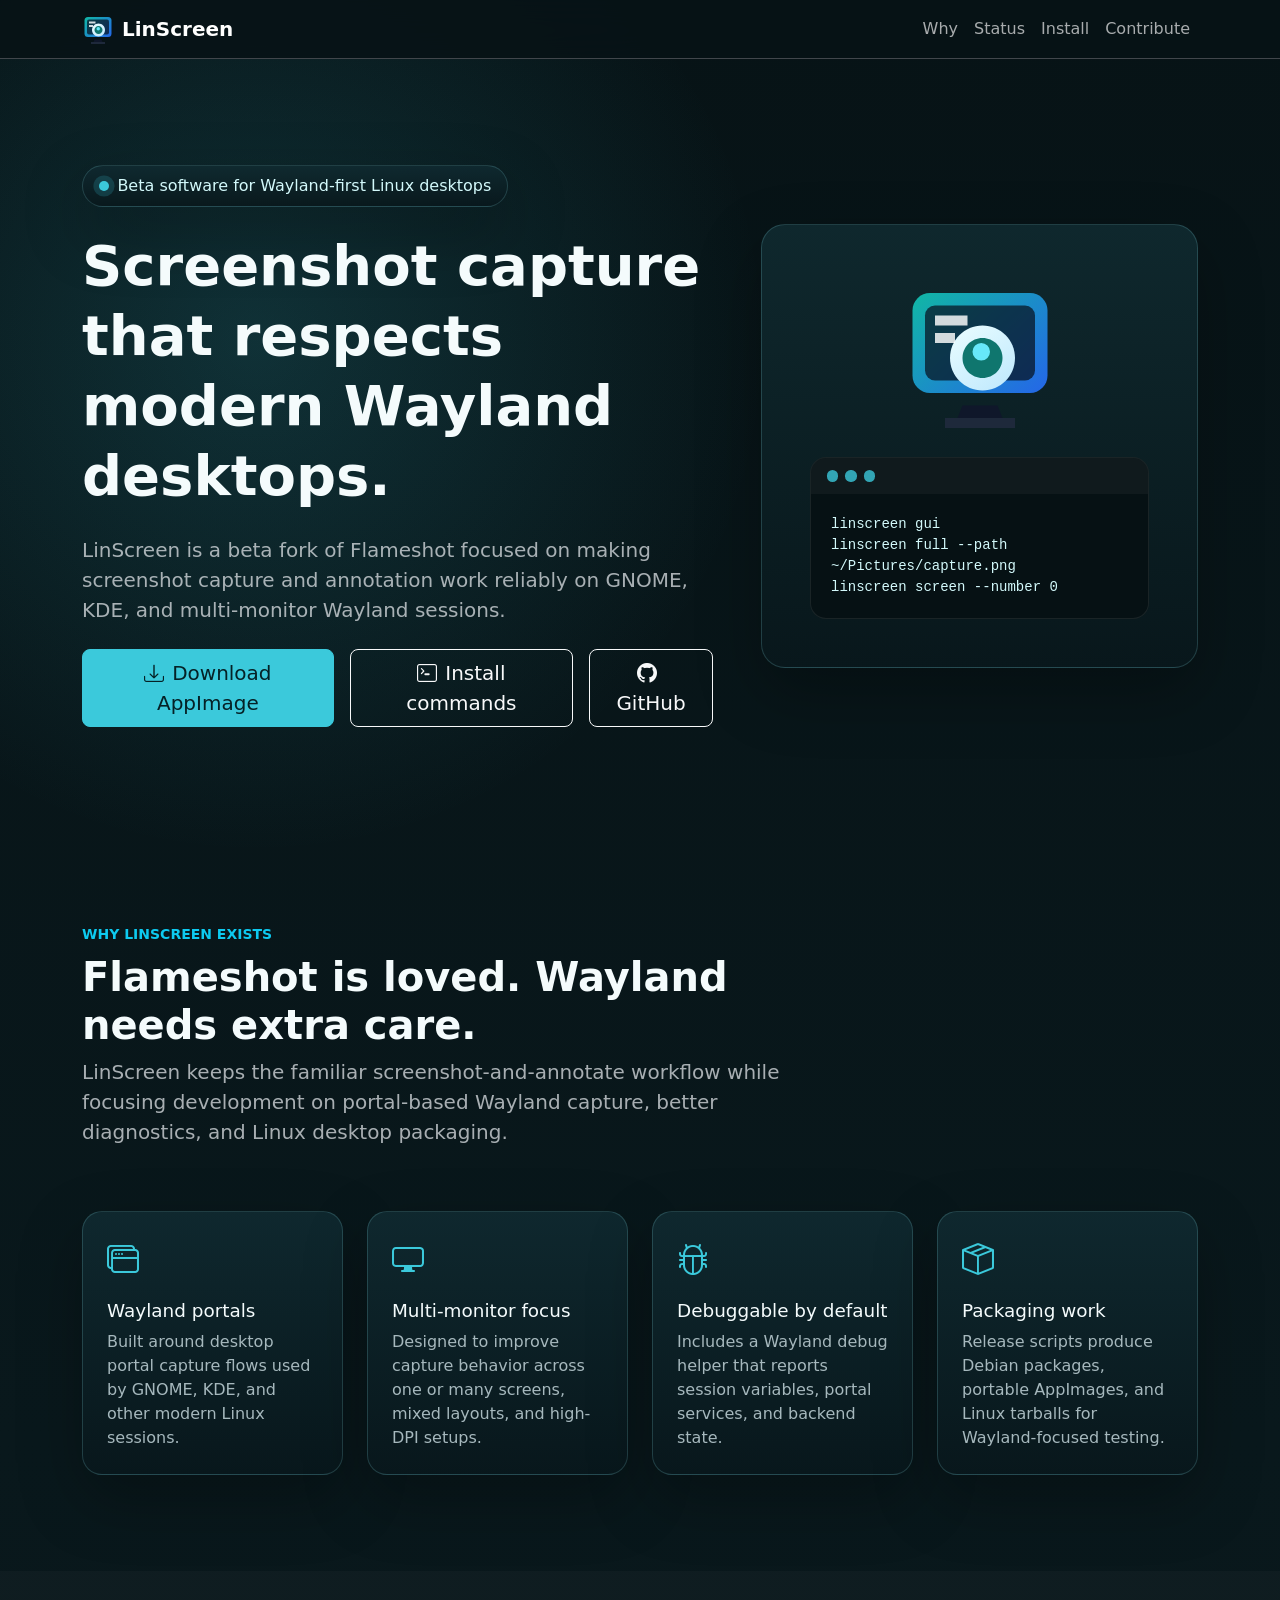
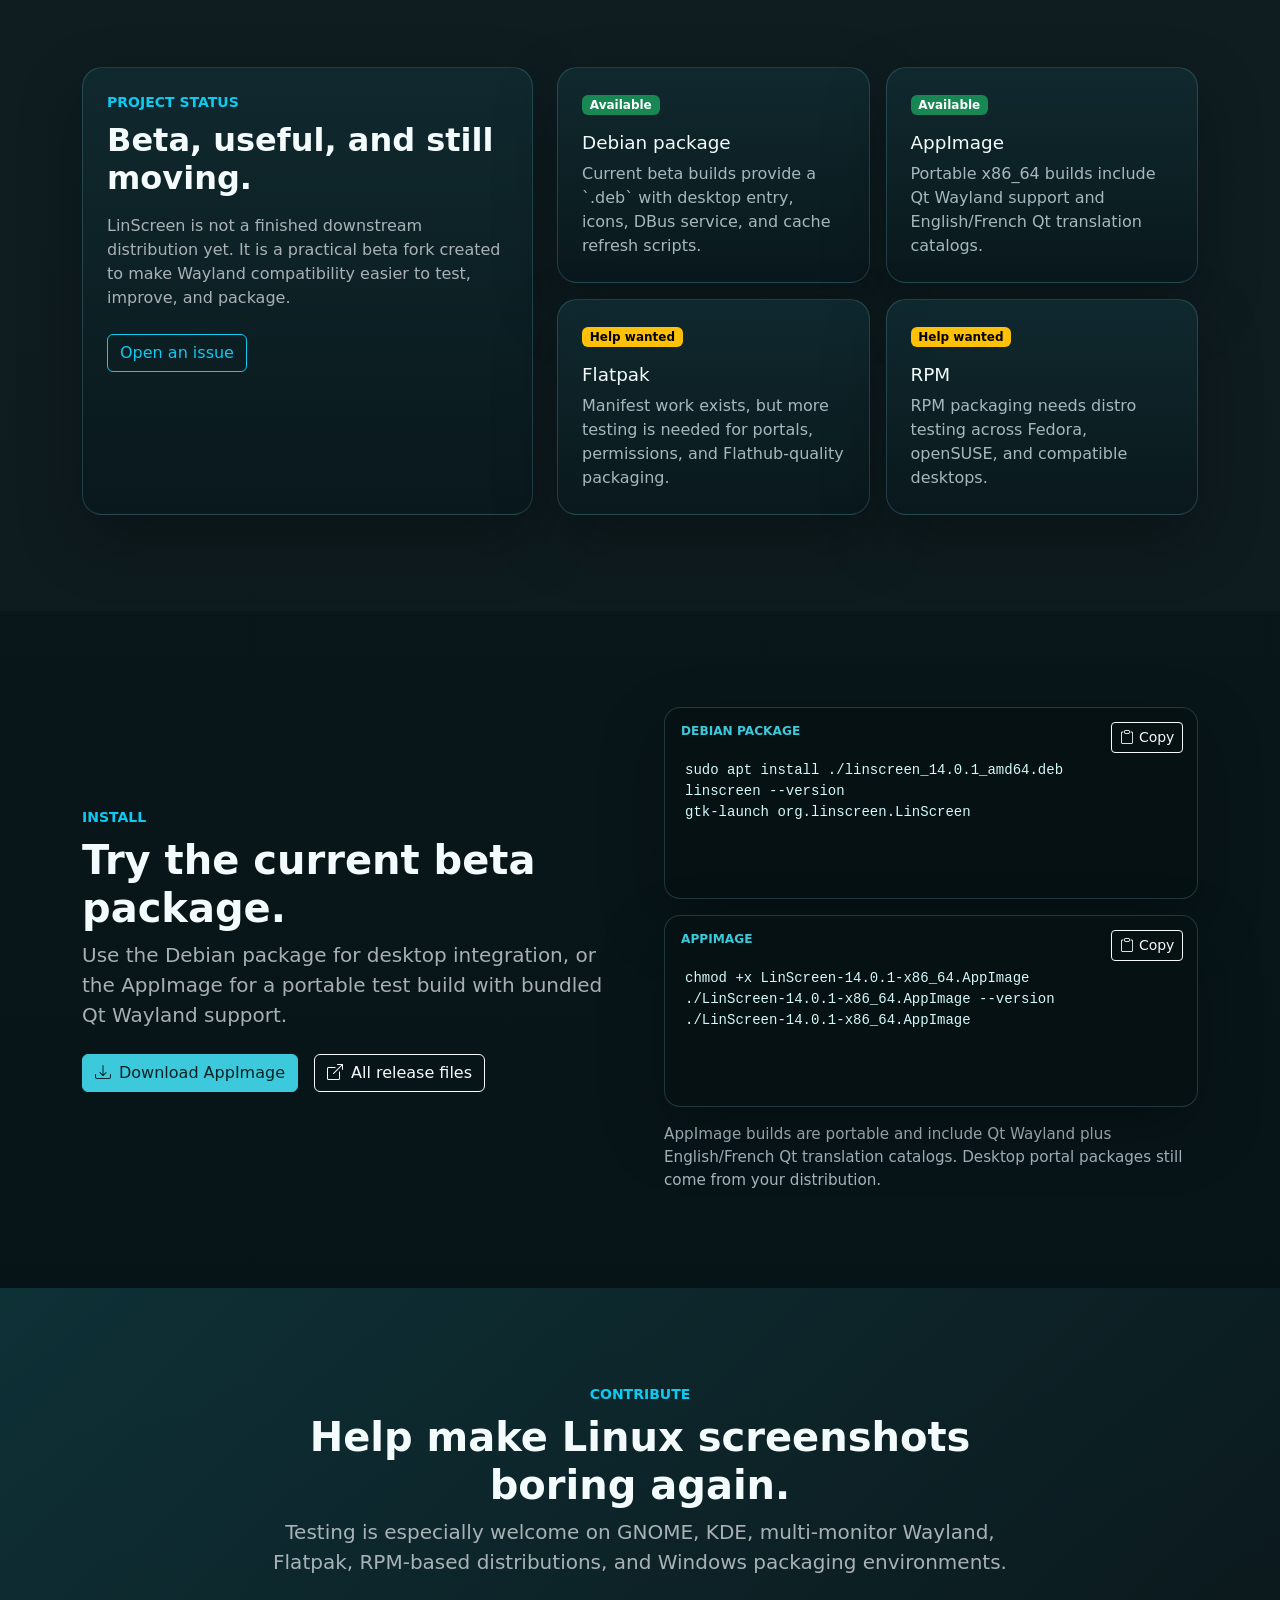
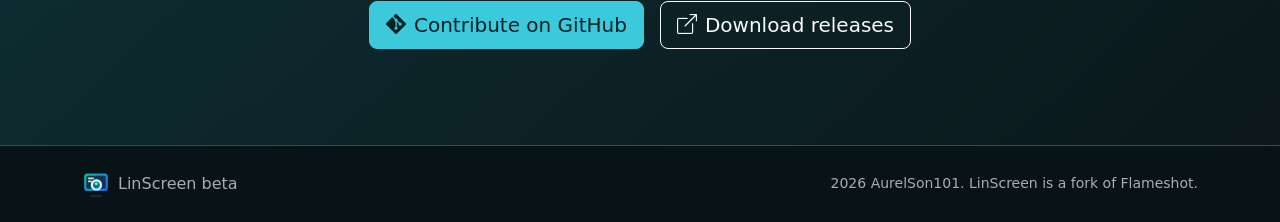
==== linscreen.aurelson.com/index.html @ 3e763e47 "." ====
<!doctype html>
<html lang="en" data-bs-theme="dark">
  <head>
    <meta charset="utf-8">
    <meta name="viewport" content="width=device-width, initial-scale=1">
    <title>LinScreen - Wayland Screenshot Tool</title>
    <meta name="description" content="LinScreen is a beta fork of Flameshot focused on Wayland compatibility for GNOME, KDE, and multi-monitor Linux desktops, with Debian and AppImage beta builds.">
    <meta name="robots" content="index, follow, max-image-preview:large">
    <meta name="author" content="AurelSon101">
    <link rel="canonical" href="https://linscreen.aurelson.com/">
    <meta name="theme-color" content="#0b7285">
    <meta property="og:title" content="LinScreen">
    <meta property="og:description" content="A beta Flameshot fork focused on reliable Wayland screenshots, with Debian and AppImage builds.">
    <meta property="og:type" content="website">
    <meta property="og:url" content="https://linscreen.aurelson.com/">
    <meta property="og:image" content="https://linscreen.aurelson.com/assets/linscreen.svg">
    <meta name="twitter:card" content="summary">
    <meta name="twitter:title" content="LinScreen - Wayland Screenshot Tool">
    <meta name="twitter:description" content="A beta Flameshot fork focused on reliable Wayland screenshots for GNOME, KDE, and multi-monitor Linux desktops. Debian and AppImage builds are available.">
    <meta name="twitter:image" content="https://linscreen.aurelson.com/assets/linscreen.svg">
    <link rel="icon" href="assets/linscreen.svg" type="image/svg+xml">
    <link rel="sitemap" type="application/xml" href="/sitemap.xml">
    <link rel="alternate" type="text/plain" href="/llms.txt" title="LinScreen AI-readable project summary">
    <link href="assets/vendor/bootstrap/bootstrap.min.css" rel="stylesheet">
    <link href="assets/vendor/bootstrap-icons/bootstrap-icons.min.css" rel="stylesheet">
    <link href="assets/styles.css" rel="stylesheet">
    <script type="application/ld+json">
      {
        "@context": "https://schema.org",
        "@type": "SoftwareApplication",
        "name": "LinScreen",
        "applicationCategory": "UtilitiesApplication",
        "operatingSystem": "Linux",
        "url": "https://linscreen.aurelson.com/",
        "codeRepository": "https://github.com/aurelson101/linscreen",
        "downloadUrl": "https://github.com/aurelson101/linscreen/releases/download/v14.0.1/LinScreen-14.0.1-x86_64.AppImage",
        "softwareVersion": "14.0.1",
        "description": "LinScreen is a beta fork of Flameshot focused on reliable Wayland screenshot capture for GNOME, KDE, and multi-monitor Linux desktops. Debian and AppImage beta builds are available.",
        "isBasedOn": "https://github.com/flameshot-org/flameshot",
        "license": "https://github.com/aurelson101/linscreen/blob/main/LICENSE"
      }
    </script>
  </head>
  <body>
    <nav class="navbar navbar-expand-lg fixed-top border-bottom border-secondary-subtle site-nav">
      <div class="container">
        <a class="navbar-brand d-flex align-items-center gap-2" href="#top" aria-label="LinScreen home">
          <img src="assets/linscreen.svg" alt="" width="32" height="32">
          <span>LinScreen</span>
        </a>
        <button class="navbar-toggler" type="button" data-bs-toggle="collapse" data-bs-target="#mainNav" aria-controls="mainNav" aria-expanded="false" aria-label="Toggle navigation">
          <span class="navbar-toggler-icon"></span>
        </button>
        <div class="collapse navbar-collapse" id="mainNav">
          <ul class="navbar-nav ms-auto mb-2 mb-lg-0">
            <li class="nav-item"><a class="nav-link" href="#why">Why</a></li>
            <li class="nav-item"><a class="nav-link" href="#status">Status</a></li>
            <li class="nav-item"><a class="nav-link" href="#install">Install</a></li>
            <li class="nav-item"><a class="nav-link" href="#contribute">Contribute</a></li>
          </ul>
        </div>
      </div>
    </nav>

    <main id="top">
      <section class="hero-section">
        <div class="container">
          <div class="row align-items-center g-5">
            <div class="col-lg-7">
              <div class="d-inline-flex align-items-center gap-2 rounded-pill beta-pill px-3 py-2 mb-4">
                <span class="status-dot"></span>
                Beta software for Wayland-first Linux desktops
              </div>
              <h1 class="display-4 fw-bold lh-sm mb-4">Screenshot capture that respects modern Wayland desktops.</h1>
              <p class="lead text-body-secondary mb-4">
                LinScreen is a beta fork of Flameshot focused on making screenshot capture and annotation work reliably on GNOME, KDE, and multi-monitor Wayland sessions.
              </p>
              <div class="d-flex flex-column flex-sm-row gap-3">
                <a class="btn btn-info btn-lg" href="https://github.com/aurelson101/linscreen/releases/download/v14.0.1/LinScreen-14.0.1-x86_64.AppImage" target="_blank" rel="noreferrer">
                  <i class="bi bi-download me-2"></i>Download AppImage
                </a>
                <a class="btn btn-outline-light btn-lg" href="#install">
                  <i class="bi bi-terminal me-2"></i>Install commands
                </a>
                <a class="btn btn-outline-light btn-lg" href="https://github.com/aurelson101/linscreen" target="_blank" rel="noreferrer">
                  <i class="bi bi-github me-2"></i>GitHub
                </a>
              </div>
            </div>
            <div class="col-lg-5">
              <div class="hero-panel p-4 p-lg-5">
                <img class="hero-logo mb-4" src="assets/linscreen.svg" alt="LinScreen logo">
                <div class="terminal-card">
                  <div class="terminal-bar">
                    <span></span><span></span><span></span>
                  </div>
                  <pre class="mb-0"><code>linscreen gui
linscreen full --path ~/Pictures/capture.png
linscreen screen --number 0</code></pre>
                </div>
              </div>
            </div>
          </div>
        </div>
      </section>

      <section id="why" class="section-pad">
        <div class="container">
          <div class="row mb-5">
            <div class="col-lg-8">
              <p class="text-info text-uppercase small fw-semibold mb-2">Why LinScreen exists</p>
              <h2 class="h1 fw-bold">Flameshot is loved. Wayland needs extra care.</h2>
              <p class="text-body-secondary fs-5">
                LinScreen keeps the familiar screenshot-and-annotate workflow while focusing development on portal-based Wayland capture, better diagnostics, and Linux desktop packaging.
              </p>
            </div>
          </div>
          <div class="row g-4">
            <div class="col-md-6 col-xl-3">
              <div class="feature-card h-100">
                <i class="bi bi-window-stack"></i>
                <h3>Wayland portals</h3>
                <p>Built around desktop portal capture flows used by GNOME, KDE, and other modern Linux sessions.</p>
              </div>
            </div>
            <div class="col-md-6 col-xl-3">
              <div class="feature-card h-100">
                <i class="bi bi-display"></i>
                <h3>Multi-monitor focus</h3>
                <p>Designed to improve capture behavior across one or many screens, mixed layouts, and high-DPI setups.</p>
              </div>
            </div>
            <div class="col-md-6 col-xl-3">
              <div class="feature-card h-100">
                <i class="bi bi-bug"></i>
                <h3>Debuggable by default</h3>
                <p>Includes a Wayland debug helper that reports session variables, portal services, and backend state.</p>
              </div>
            </div>
            <div class="col-md-6 col-xl-3">
              <div class="feature-card h-100">
                <i class="bi bi-box-seam"></i>
                <h3>Packaging work</h3>
                <p>Release scripts produce Debian packages, portable AppImages, and Linux tarballs for Wayland-focused testing.</p>
              </div>
            </div>
          </div>
        </div>
      </section>

      <section id="status" class="section-pad status-section">
        <div class="container">
          <div class="row g-4 align-items-stretch">
            <div class="col-lg-5">
              <div class="status-panel h-100">
                <p class="text-info text-uppercase small fw-semibold mb-2">Project status</p>
                <h2 class="fw-bold mb-3">Beta, useful, and still moving.</h2>
                <p class="text-body-secondary">
                  LinScreen is not a finished downstream distribution yet. It is a practical beta fork created to make Wayland compatibility easier to test, improve, and package.
                </p>
                <a class="btn btn-outline-info mt-2" href="https://github.com/aurelson101/linscreen/issues" target="_blank" rel="noreferrer">
                  Open an issue
                </a>
              </div>
            </div>
            <div class="col-lg-7">
              <div class="row g-3">
                <div class="col-sm-6">
                  <div class="status-item">
                    <span class="badge text-bg-success">Available</span>
                    <h3>Debian package</h3>
                    <p>Current beta builds provide a `.deb` with desktop entry, icons, DBus service, and cache refresh scripts.</p>
                  </div>
                </div>
                <div class="col-sm-6">
                  <div class="status-item">
                    <span class="badge text-bg-success">Available</span>
                    <h3>AppImage</h3>
                    <p>Portable x86_64 builds include Qt Wayland support and English/French Qt translation catalogs.</p>
                  </div>
                </div>
                <div class="col-sm-6">
                  <div class="status-item">
                    <span class="badge text-bg-warning">Help wanted</span>
                    <h3>Flatpak</h3>
                    <p>Manifest work exists, but more testing is needed for portals, permissions, and Flathub-quality packaging.</p>
                  </div>
                </div>
                <div class="col-sm-6">
                  <div class="status-item">
                    <span class="badge text-bg-warning">Help wanted</span>
                    <h3>RPM</h3>
                    <p>RPM packaging needs distro testing across Fedora, openSUSE, and compatible desktops.</p>
                  </div>
                </div>
              </div>
            </div>
          </div>
        </div>
      </section>

      <section id="install" class="section-pad">
        <div class="container">
          <div class="row g-5 align-items-center">
            <div class="col-lg-6">
              <p class="text-info text-uppercase small fw-semibold mb-2">Install</p>
              <h2 class="h1 fw-bold">Try the current beta package.</h2>
              <p class="text-body-secondary fs-5">
                Use the Debian package for desktop integration, or the AppImage for a portable test build with bundled Qt Wayland support.
              </p>
              <div class="d-flex flex-column flex-sm-row gap-3 mt-4">
                <a class="btn btn-info" href="https://github.com/aurelson101/linscreen/releases/download/v14.0.1/LinScreen-14.0.1-x86_64.AppImage" target="_blank" rel="noreferrer">
                  <i class="bi bi-download me-2"></i>Download AppImage
                </a>
                <a class="btn btn-outline-light" href="https://github.com/aurelson101/linscreen/releases" target="_blank" rel="noreferrer">
                  <i class="bi bi-box-arrow-up-right me-2"></i>All release files
                </a>
              </div>
            </div>
            <div class="col-lg-6">
              <div class="code-card mb-3">
                <button class="btn btn-sm btn-outline-light copy-btn" type="button" data-copy-target="#installCommand">
                  <i class="bi bi-clipboard"></i>
                  Copy
                </button>
                <div class="code-label">Debian package</div>
                <pre class="mb-0"><code id="installCommand">sudo apt install ./linscreen_14.0.1_amd64.deb
linscreen --version
gtk-launch org.linscreen.LinScreen</code></pre>
              </div>
              <div class="code-card">
                <button class="btn btn-sm btn-outline-light copy-btn" type="button" data-copy-target="#appImageCommand">
                  <i class="bi bi-clipboard"></i>
                  Copy
                </button>
                <div class="code-label">AppImage</div>
                <pre class="mb-0"><code id="appImageCommand">chmod +x LinScreen-14.0.1-x86_64.AppImage
./LinScreen-14.0.1-x86_64.AppImage --version
./LinScreen-14.0.1-x86_64.AppImage</code></pre>
              </div>
              <p class="install-note mt-3 mb-0">
                AppImage builds are portable and include Qt Wayland plus English/French Qt translation catalogs. Desktop portal packages still come from your distribution.
              </p>
            </div>
          </div>
        </div>
      </section>

      <section id="contribute" class="section-pad contribute-section">
        <div class="container">
          <div class="row justify-content-center text-center">
            <div class="col-lg-8">
              <p class="text-info text-uppercase small fw-semibold mb-2">Contribute</p>
              <h2 class="h1 fw-bold">Help make Linux screenshots boring again.</h2>
              <p class="text-body-secondary fs-5">
                Testing is especially welcome on GNOME, KDE, multi-monitor Wayland, Flatpak, RPM-based distributions, and Windows packaging environments.
              </p>
              <div class="d-flex flex-column flex-sm-row justify-content-center gap-3 mt-4">
                <a class="btn btn-info btn-lg" href="https://github.com/aurelson101/linscreen" target="_blank" rel="noreferrer">
                  <i class="bi bi-git me-2"></i>Contribute on GitHub
                </a>
                <a class="btn btn-outline-light btn-lg" href="https://github.com/aurelson101/linscreen/releases" target="_blank" rel="noreferrer">
                  <i class="bi bi-box-arrow-up-right me-2"></i>Download releases
                </a>
              </div>
            </div>
          </div>
        </div>
      </section>
    </main>

    <footer class="border-top border-secondary-subtle py-4">
      <div class="container d-flex flex-column flex-md-row align-items-center justify-content-between gap-3">
        <div class="d-flex align-items-center gap-2">
          <img src="assets/linscreen.svg" alt="" width="28" height="28">
          <span class="text-body-secondary">LinScreen beta</span>
        </div>
        <div class="text-body-secondary small">
          <span id="year"></span> AurelSon101. LinScreen is a fork of Flameshot.
        </div>
      </div>
    </footer>

    <script src="assets/vendor/bootstrap/bootstrap.bundle.min.js"></script>
    <script src="assets/app.js"></script>
  </body>
</html>
---- linscreen.aurelson.com/assets/styles.css ----
:root {
  --ls-bg: #071316;
  --ls-panel: #0d1f24;
  --ls-panel-soft: #102a30;
  --ls-border: rgba(128, 213, 225, 0.2);
  --ls-accent: #3bc9db;
  --ls-accent-strong: #15aabf;
  --ls-text-muted: #a6b8bd;
}

html {
  scroll-padding-top: 5rem;
}

body {
  background:
    radial-gradient(circle at 20% 10%, rgba(59, 201, 219, 0.16), transparent 32rem),
    linear-gradient(180deg, #071316 0%, #09181c 42%, #071316 100%);
  color: #f4fbfc;
}

.site-nav {
  background: rgba(7, 19, 22, 0.88);
  backdrop-filter: blur(16px);
}

.navbar-brand {
  font-weight: 700;
}

.hero-section {
  min-height: 92vh;
  display: flex;
  align-items: center;
  padding: 8rem 0 4rem;
}

.beta-pill,
.hero-panel,
.feature-card,
.status-panel,
.status-item,
.code-card {
  border: 1px solid var(--ls-border);
  background: linear-gradient(180deg, rgba(16, 42, 48, 0.92), rgba(9, 24, 28, 0.92));
  box-shadow: 0 1.5rem 4rem rgba(0, 0, 0, 0.28);
}

.beta-pill {
  color: #d3f9fb;
}

.status-dot {
  width: 0.65rem;
  height: 0.65rem;
  border-radius: 50%;
  background: var(--ls-accent);
  box-shadow: 0 0 0 0.35rem rgba(59, 201, 219, 0.18);
}

.hero-panel {
  border-radius: 1.5rem;
}

.hero-logo {
  display: block;
  width: min(10rem, 46vw);
  margin-inline: auto;
}

.terminal-card,
.code-card {
  position: relative;
  border-radius: 1rem;
  overflow: hidden;
}

.terminal-card {
  background: #061114;
  border: 1px solid rgba(255, 255, 255, 0.08);
}

.terminal-bar {
  display: flex;
  gap: 0.45rem;
  padding: 0.8rem 1rem;
  background: rgba(255, 255, 255, 0.04);
}

.terminal-bar span {
  width: 0.7rem;
  height: 0.7rem;
  border-radius: 50%;
  background: var(--ls-accent);
  opacity: 0.8;
}

pre {
  white-space: pre-wrap;
  padding: 1.25rem;
  color: #d3f9fb;
}

.section-pad {
  padding: 6rem 0;
}

.feature-card,
.status-panel,
.status-item {
  border-radius: 1.25rem;
  padding: 1.5rem;
}

.feature-card i {
  font-size: 2rem;
  color: var(--ls-accent);
}

.feature-card h3,
.status-item h3 {
  font-size: 1.15rem;
  margin: 1rem 0 0.5rem;
}

.feature-card p,
.status-item p {
  color: var(--ls-text-muted);
  margin-bottom: 0;
}

.status-section {
  background: rgba(255, 255, 255, 0.025);
}

.code-card {
  background: #061114;
  min-height: 12rem;
}

.code-label {
  padding: 0.85rem 1rem 0;
  color: var(--ls-accent);
  font-size: 0.76rem;
  font-weight: 700;
  letter-spacing: 0;
  text-transform: uppercase;
}

.install-note {
  color: var(--ls-text-muted);
  font-size: 0.95rem;
}

.copy-btn {
  position: absolute;
  top: 0.85rem;
  right: 0.85rem;
  z-index: 2;
}

.contribute-section {
  background:
    linear-gradient(135deg, rgba(21, 170, 191, 0.16), rgba(7, 19, 22, 0.2)),
    rgba(255, 255, 255, 0.02);
}

.btn-info {
  --bs-btn-color: #052126;
  --bs-btn-bg: var(--ls-accent);
  --bs-btn-border-color: var(--ls-accent);
  --bs-btn-hover-bg: #66d9e8;
  --bs-btn-hover-border-color: #66d9e8;
}

@media (max-width: 575.98px) {
  .hero-section {
    min-height: auto;
    padding-top: 7rem;
  }

  .section-pad {
    padding: 4rem 0;
  }

  pre {
    font-size: 0.86rem;
  }
}
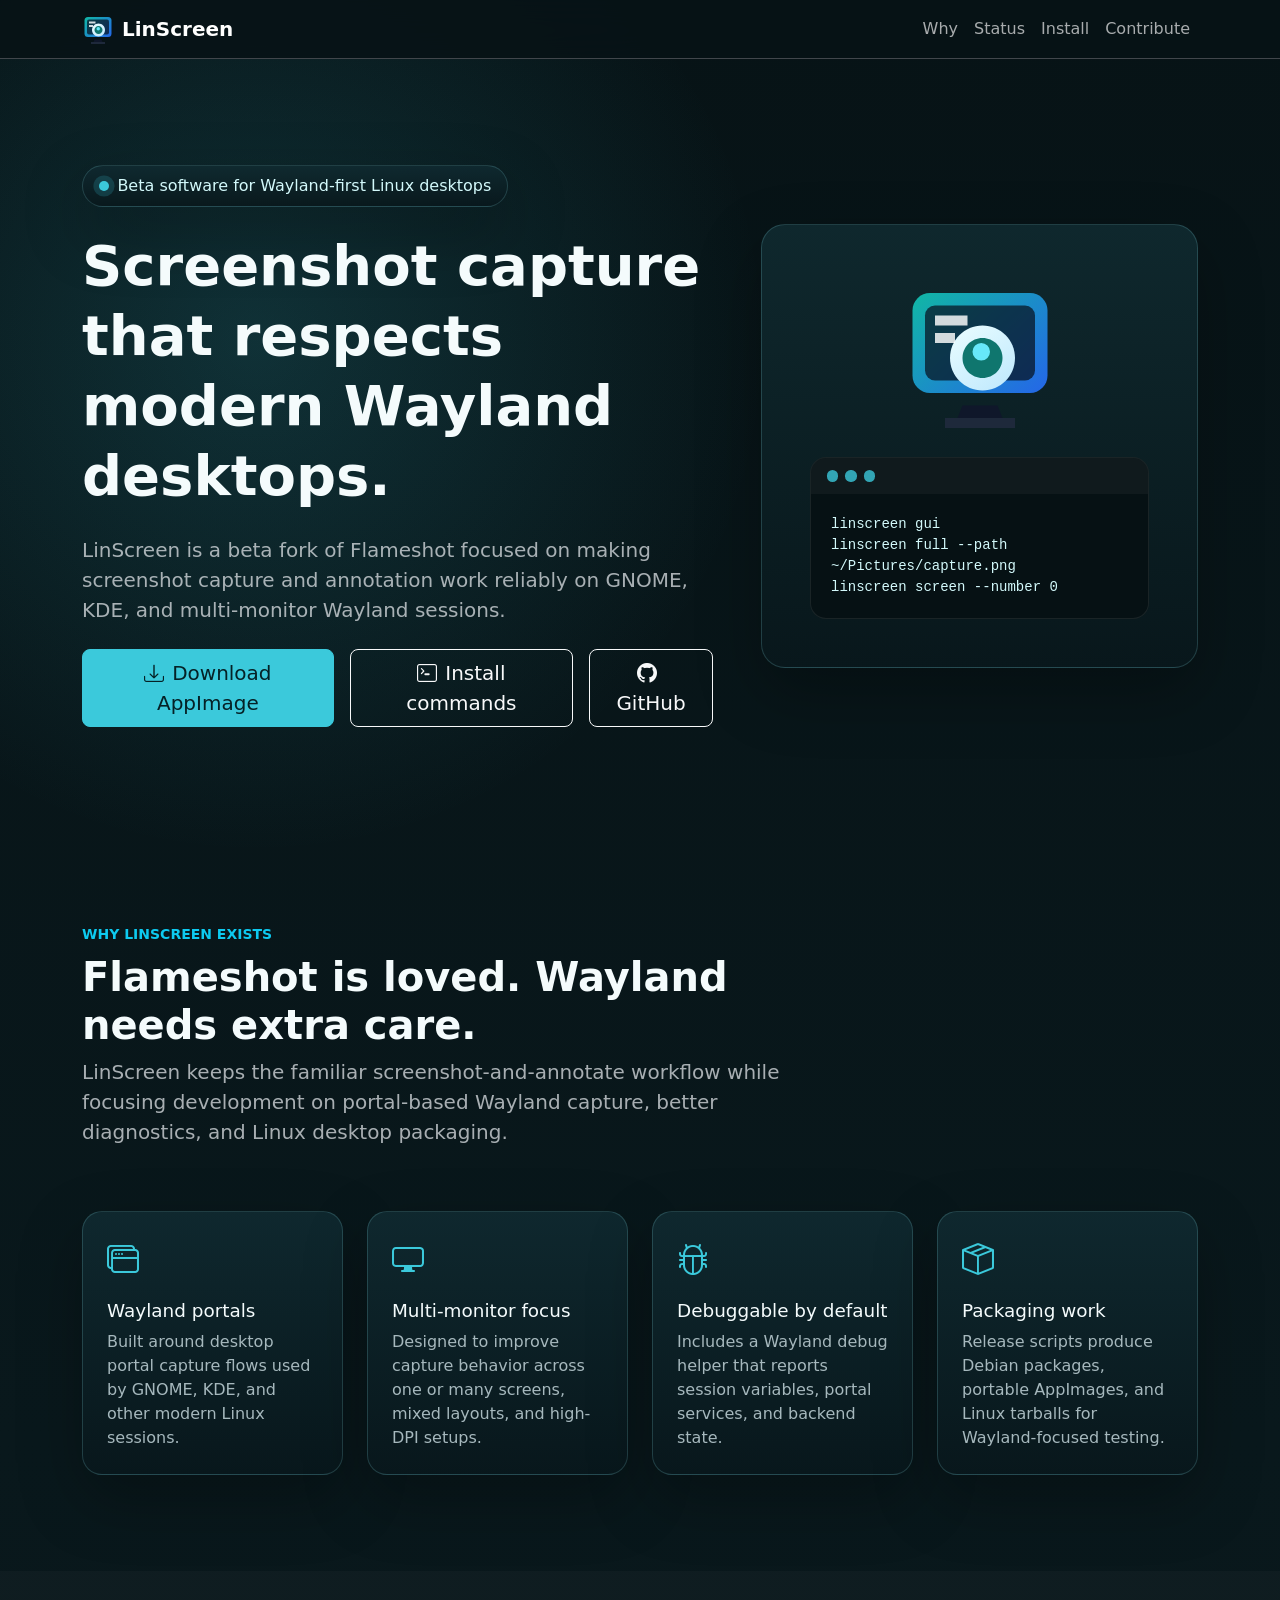
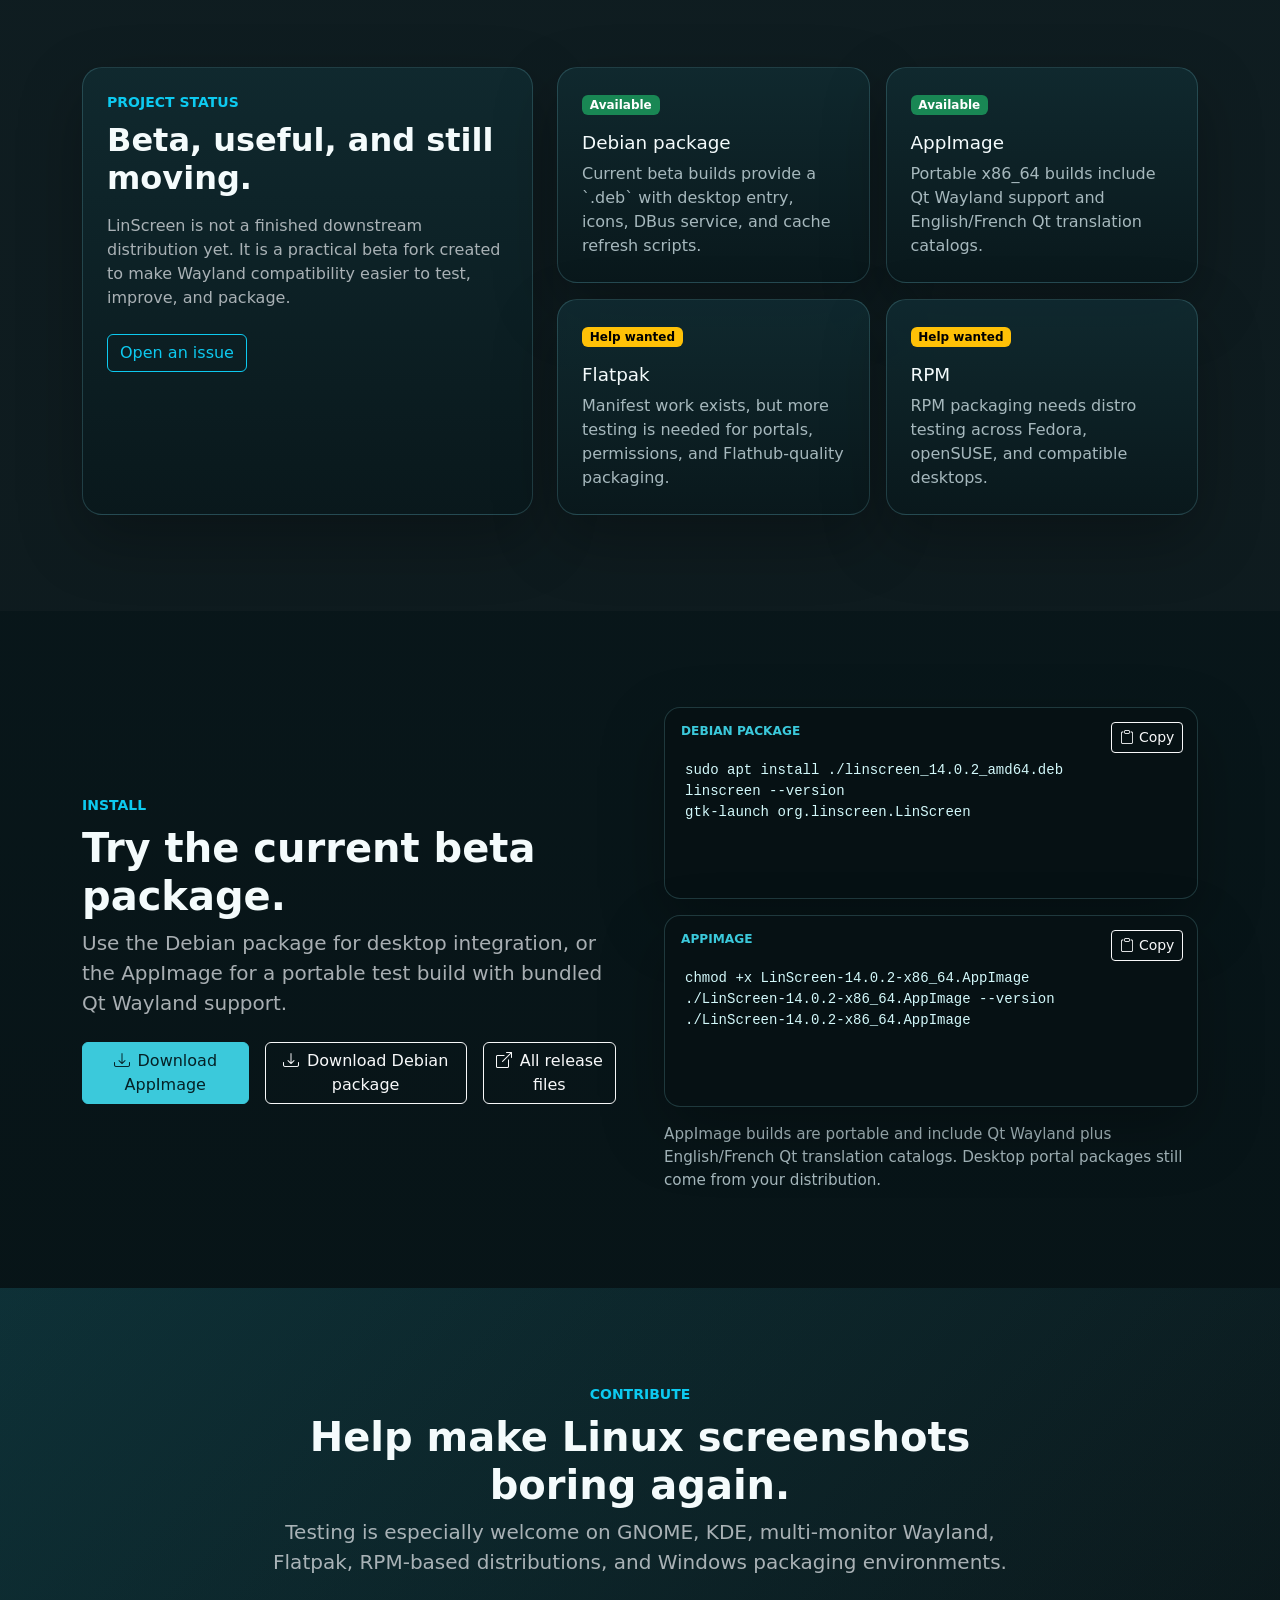
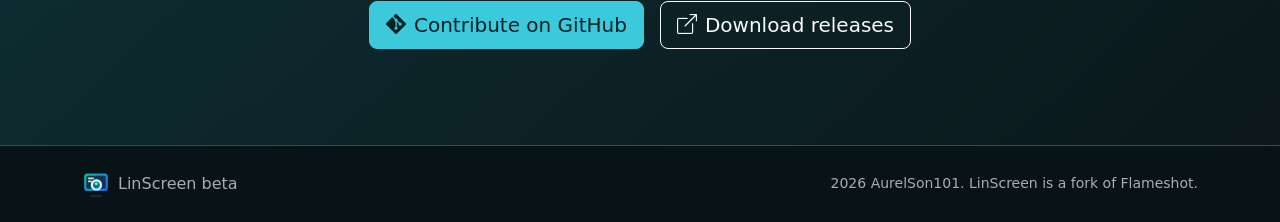
==== commit cb456a9e: "Release LinScreen 14.0.2" ====
--- a/linscreen.aurelson.com/index.html
+++ b/linscreen.aurelson.com/index.html
@@ -33,8 +33,8 @@
         "operatingSystem": "Linux",
         "url": "https://linscreen.aurelson.com/",
         "codeRepository": "https://github.com/aurelson101/linscreen",
-        "downloadUrl": "https://github.com/aurelson101/linscreen/releases/download/v14.0.1/LinScreen-14.0.1-x86_64.AppImage",
-        "softwareVersion": "14.0.1",
+        "downloadUrl": "https://github.com/aurelson101/linscreen/releases/download/v14.0.2/LinScreen-14.0.2-x86_64.AppImage",
+        "softwareVersion": "14.0.2",
         "description": "LinScreen is a beta fork of Flameshot focused on reliable Wayland screenshot capture for GNOME, KDE, and multi-monitor Linux desktops. Debian and AppImage beta builds are available.",
         "isBasedOn": "https://github.com/flameshot-org/flameshot",
         "license": "https://github.com/aurelson101/linscreen/blob/main/LICENSE"
@@ -76,7 +76,7 @@
                 LinScreen is a beta fork of Flameshot focused on making screenshot capture and annotation work reliably on GNOME, KDE, and multi-monitor Wayland sessions.
               </p>
               <div class="d-flex flex-column flex-sm-row gap-3">
-                <a class="btn btn-info btn-lg" href="https://github.com/aurelson101/linscreen/releases/download/v14.0.1/LinScreen-14.0.1-x86_64.AppImage" target="_blank" rel="noreferrer">
+                <a class="btn btn-info btn-lg" href="https://github.com/aurelson101/linscreen/releases/download/v14.0.2/LinScreen-14.0.2-x86_64.AppImage" target="_blank" rel="noreferrer">
                   <i class="bi bi-download me-2"></i>Download AppImage
                 </a>
                 <a class="btn btn-outline-light btn-lg" href="#install">
@@ -209,8 +209,11 @@
                 Use the Debian package for desktop integration, or the AppImage for a portable test build with bundled Qt Wayland support.
               </p>
               <div class="d-flex flex-column flex-sm-row gap-3 mt-4">
-                <a class="btn btn-info" href="https://github.com/aurelson101/linscreen/releases/download/v14.0.1/LinScreen-14.0.1-x86_64.AppImage" target="_blank" rel="noreferrer">
+                <a class="btn btn-info" href="https://github.com/aurelson101/linscreen/releases/download/v14.0.2/LinScreen-14.0.2-x86_64.AppImage" target="_blank" rel="noreferrer">
                   <i class="bi bi-download me-2"></i>Download AppImage
+                </a>
+                <a class="btn btn-outline-light" href="https://github.com/aurelson101/linscreen/releases/download/v14.0.2/linscreen_14.0.2_amd64.deb" target="_blank" rel="noreferrer">
+                  <i class="bi bi-download me-2"></i>Download Debian package
                 </a>
                 <a class="btn btn-outline-light" href="https://github.com/aurelson101/linscreen/releases" target="_blank" rel="noreferrer">
                   <i class="bi bi-box-arrow-up-right me-2"></i>All release files
@@ -224,7 +227,7 @@
                   Copy
                 </button>
                 <div class="code-label">Debian package</div>
-                <pre class="mb-0"><code id="installCommand">sudo apt install ./linscreen_14.0.1_amd64.deb
+                <pre class="mb-0"><code id="installCommand">sudo apt install ./linscreen_14.0.2_amd64.deb
 linscreen --version
 gtk-launch org.linscreen.LinScreen</code></pre>
               </div>
@@ -234,9 +237,9 @@
                   Copy
                 </button>
                 <div class="code-label">AppImage</div>
-                <pre class="mb-0"><code id="appImageCommand">chmod +x LinScreen-14.0.1-x86_64.AppImage
-./LinScreen-14.0.1-x86_64.AppImage --version
-./LinScreen-14.0.1-x86_64.AppImage</code></pre>
+                <pre class="mb-0"><code id="appImageCommand">chmod +x LinScreen-14.0.2-x86_64.AppImage
+./LinScreen-14.0.2-x86_64.AppImage --version
+./LinScreen-14.0.2-x86_64.AppImage</code></pre>
               </div>
               <p class="install-note mt-3 mb-0">
                 AppImage builds are portable and include Qt Wayland plus English/French Qt translation catalogs. Desktop portal packages still come from your distribution.
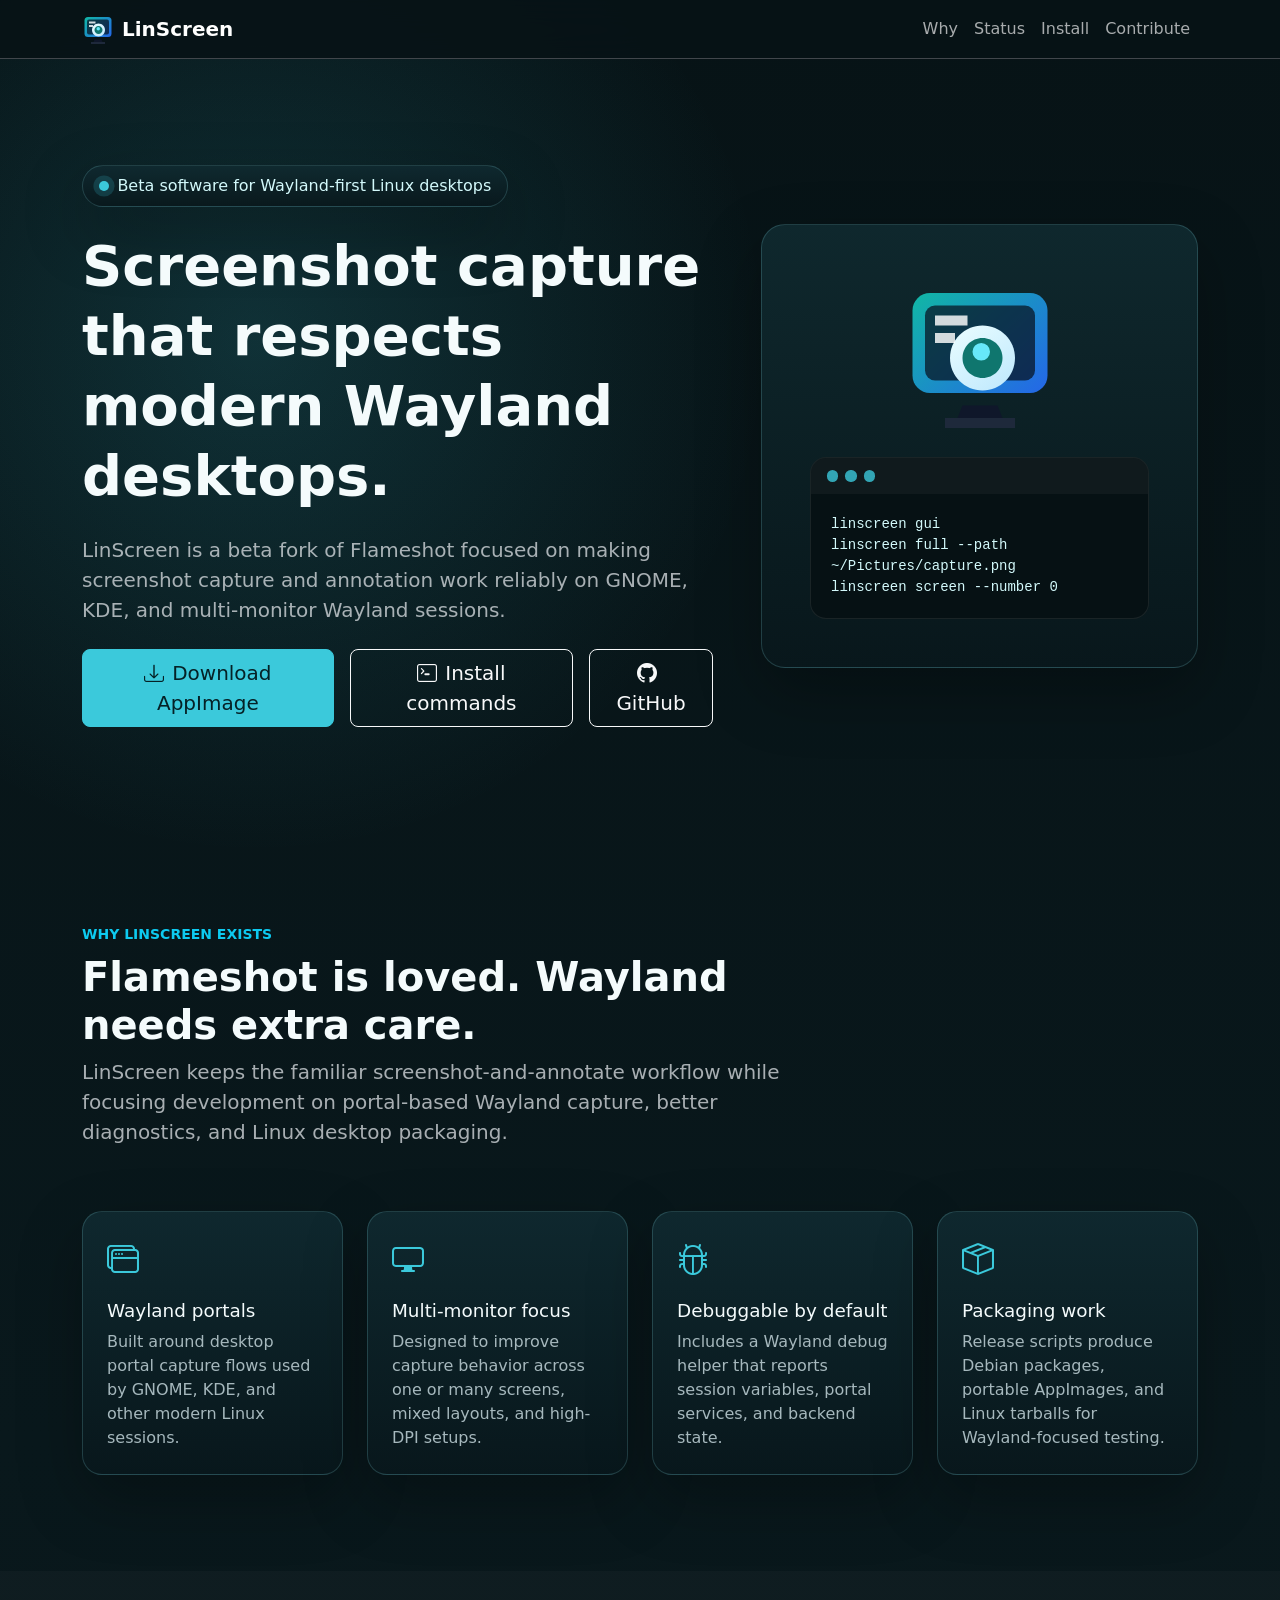
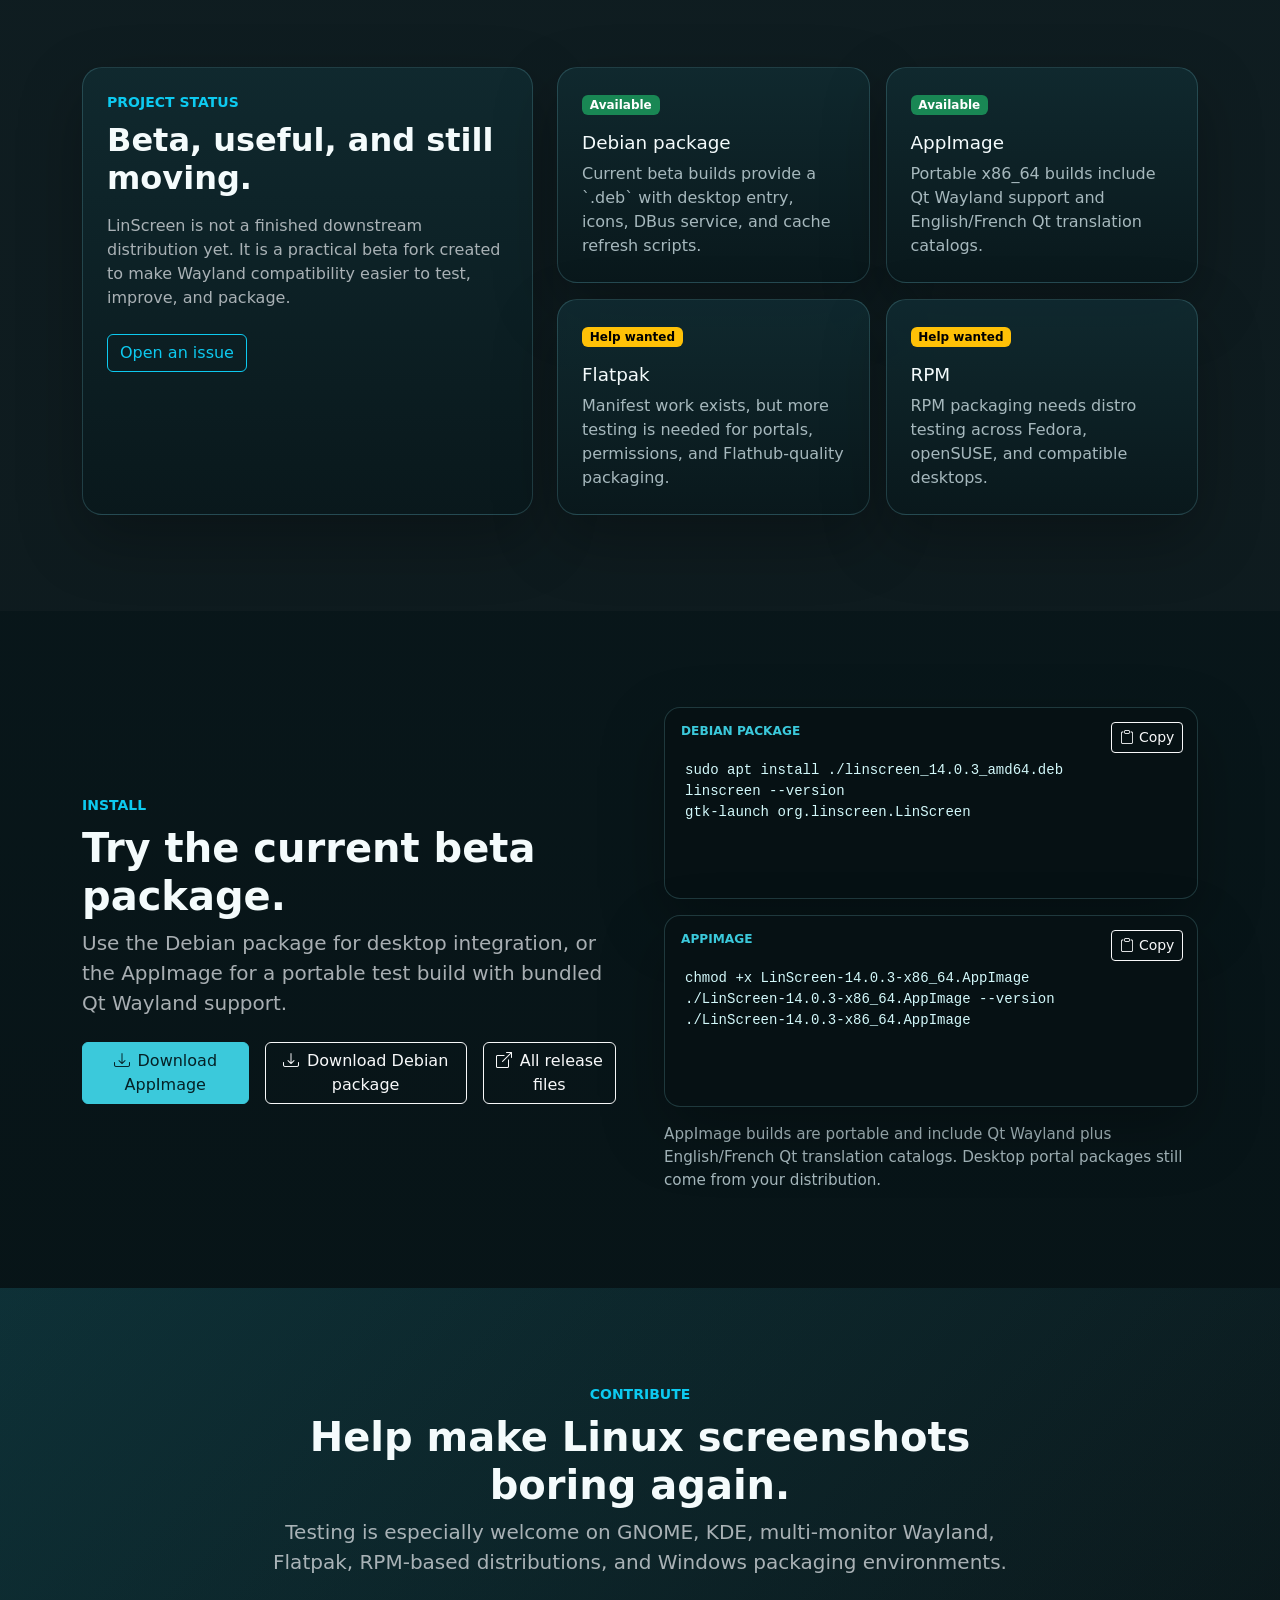
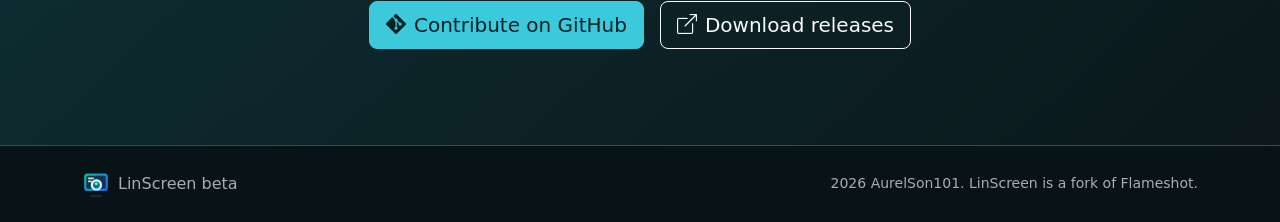
==== commit 909a7d93: "Fix Debian runtime dependencies for 14.0.3" ====
--- a/linscreen.aurelson.com/index.html
+++ b/linscreen.aurelson.com/index.html
@@ -33,8 +33,8 @@
         "operatingSystem": "Linux",
         "url": "https://linscreen.aurelson.com/",
         "codeRepository": "https://github.com/aurelson101/linscreen",
-        "downloadUrl": "https://github.com/aurelson101/linscreen/releases/download/v14.0.2/LinScreen-14.0.2-x86_64.AppImage",
-        "softwareVersion": "14.0.2",
+        "downloadUrl": "https://github.com/aurelson101/linscreen/releases/download/v14.0.3/LinScreen-14.0.3-x86_64.AppImage",
+        "softwareVersion": "14.0.3",
         "description": "LinScreen is a beta fork of Flameshot focused on reliable Wayland screenshot capture for GNOME, KDE, and multi-monitor Linux desktops. Debian and AppImage beta builds are available.",
         "isBasedOn": "https://github.com/flameshot-org/flameshot",
         "license": "https://github.com/aurelson101/linscreen/blob/main/LICENSE"
@@ -76,7 +76,7 @@
                 LinScreen is a beta fork of Flameshot focused on making screenshot capture and annotation work reliably on GNOME, KDE, and multi-monitor Wayland sessions.
               </p>
               <div class="d-flex flex-column flex-sm-row gap-3">
-                <a class="btn btn-info btn-lg" href="https://github.com/aurelson101/linscreen/releases/download/v14.0.2/LinScreen-14.0.2-x86_64.AppImage" target="_blank" rel="noreferrer">
+                <a class="btn btn-info btn-lg" href="https://github.com/aurelson101/linscreen/releases/download/v14.0.3/LinScreen-14.0.3-x86_64.AppImage" target="_blank" rel="noreferrer">
                   <i class="bi bi-download me-2"></i>Download AppImage
                 </a>
                 <a class="btn btn-outline-light btn-lg" href="#install">
@@ -209,10 +209,10 @@
                 Use the Debian package for desktop integration, or the AppImage for a portable test build with bundled Qt Wayland support.
               </p>
               <div class="d-flex flex-column flex-sm-row gap-3 mt-4">
-                <a class="btn btn-info" href="https://github.com/aurelson101/linscreen/releases/download/v14.0.2/LinScreen-14.0.2-x86_64.AppImage" target="_blank" rel="noreferrer">
+                <a class="btn btn-info" href="https://github.com/aurelson101/linscreen/releases/download/v14.0.3/LinScreen-14.0.3-x86_64.AppImage" target="_blank" rel="noreferrer">
                   <i class="bi bi-download me-2"></i>Download AppImage
                 </a>
-                <a class="btn btn-outline-light" href="https://github.com/aurelson101/linscreen/releases/download/v14.0.2/linscreen_14.0.2_amd64.deb" target="_blank" rel="noreferrer">
+                <a class="btn btn-outline-light" href="https://github.com/aurelson101/linscreen/releases/download/v14.0.3/linscreen_14.0.3_amd64.deb" target="_blank" rel="noreferrer">
                   <i class="bi bi-download me-2"></i>Download Debian package
                 </a>
                 <a class="btn btn-outline-light" href="https://github.com/aurelson101/linscreen/releases" target="_blank" rel="noreferrer">
@@ -227,7 +227,7 @@
                   Copy
                 </button>
                 <div class="code-label">Debian package</div>
-                <pre class="mb-0"><code id="installCommand">sudo apt install ./linscreen_14.0.2_amd64.deb
+                <pre class="mb-0"><code id="installCommand">sudo apt install ./linscreen_14.0.3_amd64.deb
 linscreen --version
 gtk-launch org.linscreen.LinScreen</code></pre>
               </div>
@@ -237,9 +237,9 @@
                   Copy
                 </button>
                 <div class="code-label">AppImage</div>
-                <pre class="mb-0"><code id="appImageCommand">chmod +x LinScreen-14.0.2-x86_64.AppImage
-./LinScreen-14.0.2-x86_64.AppImage --version
-./LinScreen-14.0.2-x86_64.AppImage</code></pre>
+                <pre class="mb-0"><code id="appImageCommand">chmod +x LinScreen-14.0.3-x86_64.AppImage
+./LinScreen-14.0.3-x86_64.AppImage --version
+./LinScreen-14.0.3-x86_64.AppImage</code></pre>
               </div>
               <p class="install-note mt-3 mb-0">
                 AppImage builds are portable and include Qt Wayland plus English/French Qt translation catalogs. Desktop portal packages still come from your distribution.
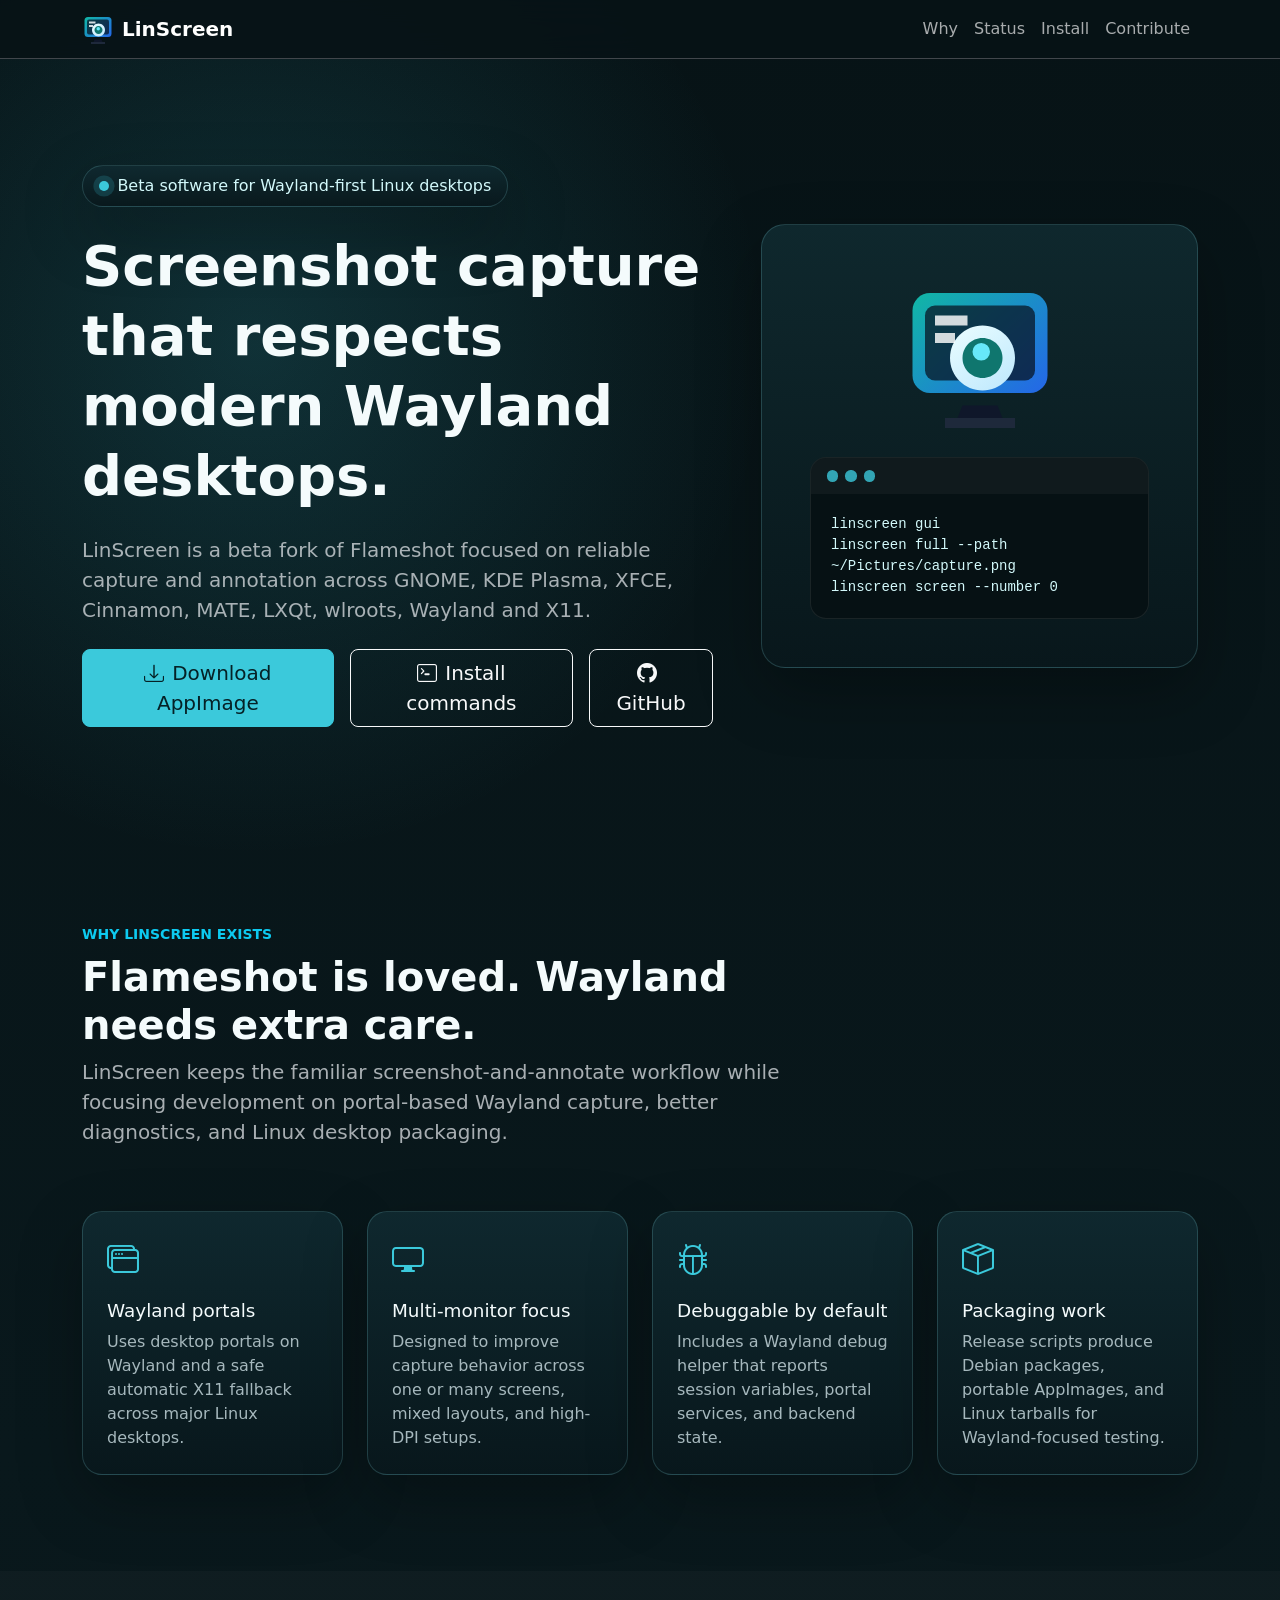
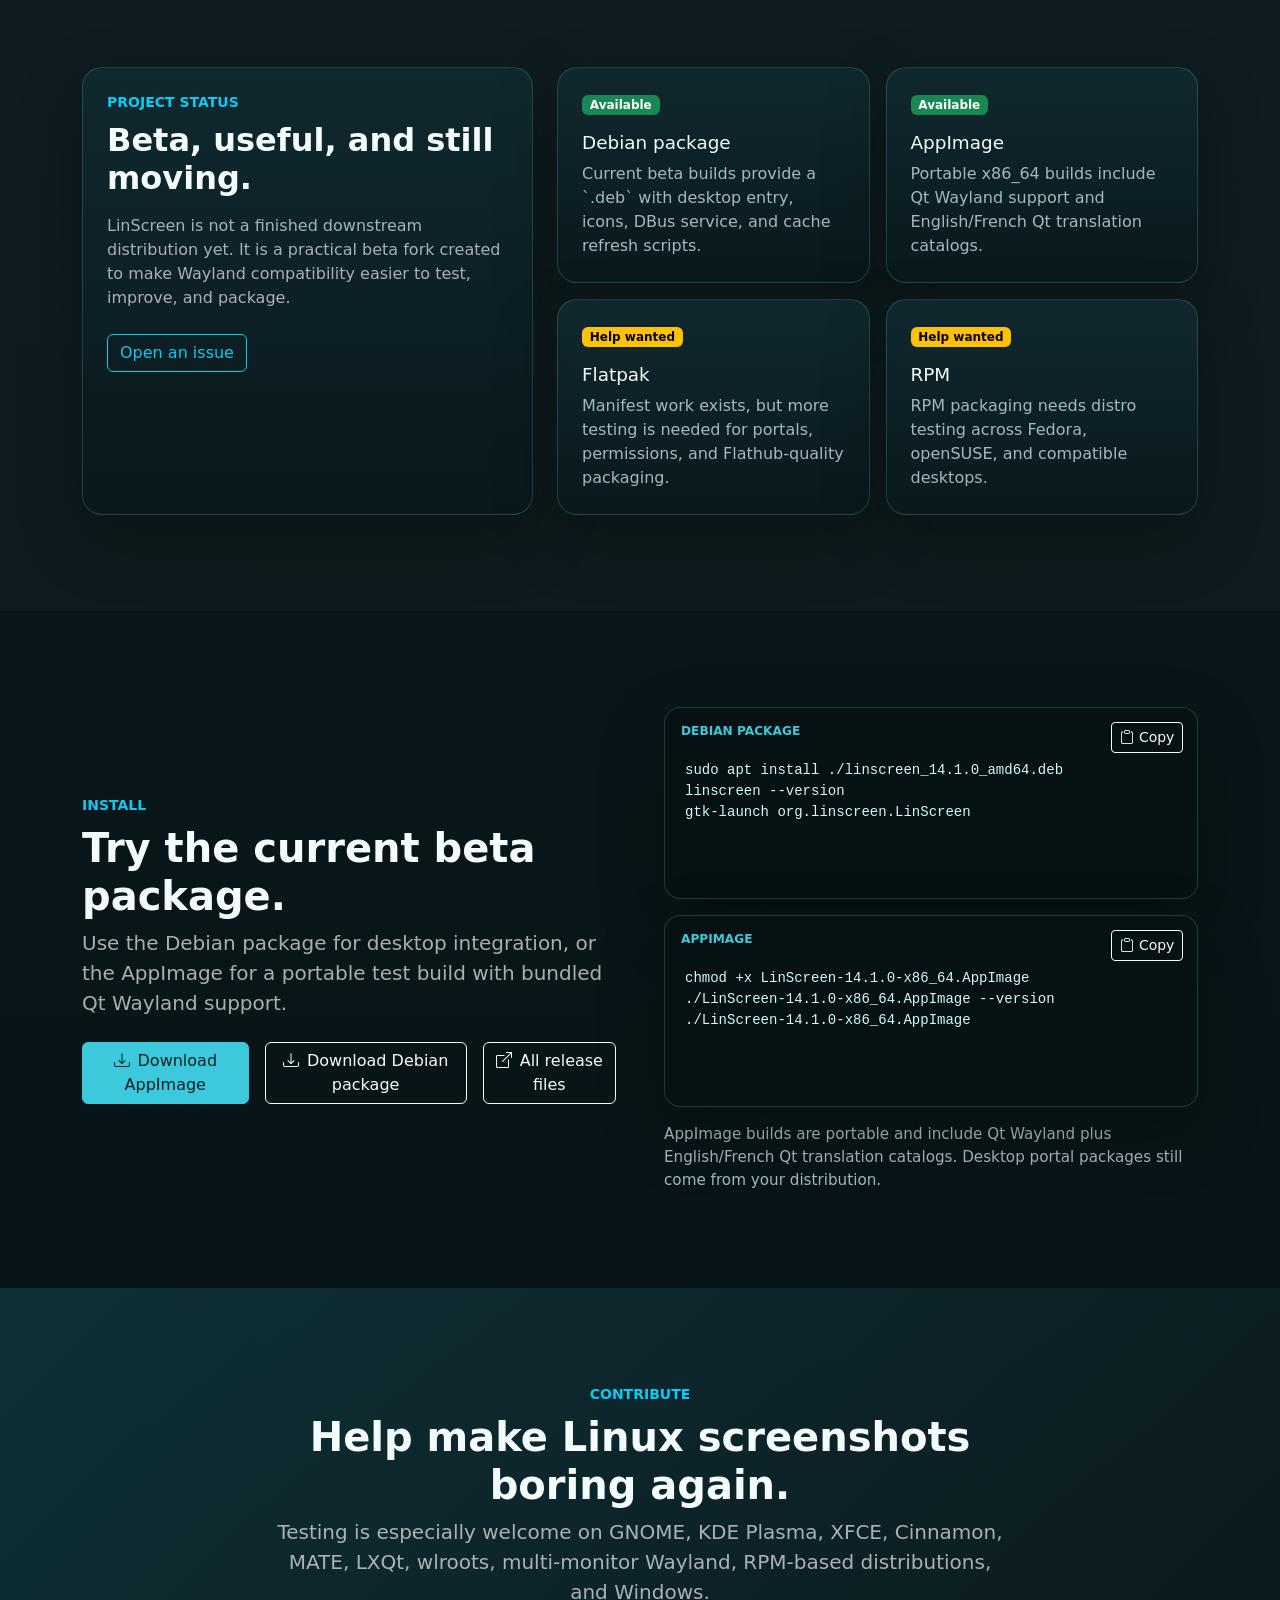
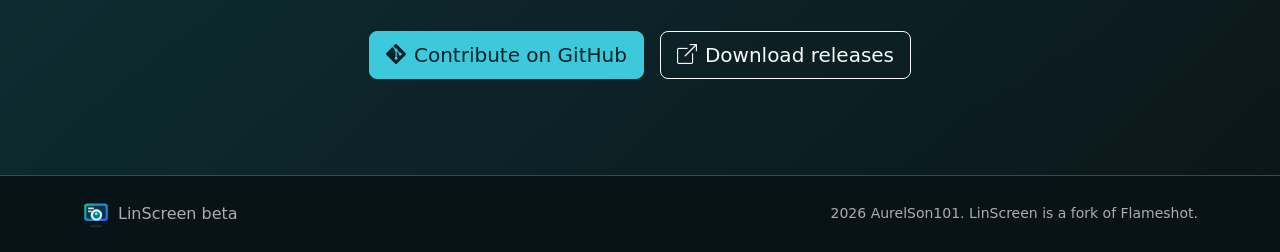
==== commit 59de0b21: "Harden release pipeline and expand desktop support" ====
--- a/linscreen.aurelson.com/index.html
+++ b/linscreen.aurelson.com/index.html
@@ -4,7 +4,7 @@
     <meta charset="utf-8">
     <meta name="viewport" content="width=device-width, initial-scale=1">
     <title>LinScreen - Wayland Screenshot Tool</title>
-    <meta name="description" content="LinScreen is a beta fork of Flameshot focused on Wayland compatibility for GNOME, KDE, and multi-monitor Linux desktops, with Debian and AppImage beta builds.">
+    <meta name="description" content="LinScreen is a secure screenshot tool for GNOME, KDE Plasma, XFCE, Cinnamon, MATE, LXQt, wlroots, Wayland and X11, with Debian and AppImage builds.">
     <meta name="robots" content="index, follow, max-image-preview:large">
     <meta name="author" content="AurelSon101">
     <link rel="canonical" href="https://linscreen.aurelson.com/">
@@ -16,7 +16,7 @@
     <meta property="og:image" content="https://linscreen.aurelson.com/assets/linscreen.svg">
     <meta name="twitter:card" content="summary">
     <meta name="twitter:title" content="LinScreen - Wayland Screenshot Tool">
-    <meta name="twitter:description" content="A beta Flameshot fork focused on reliable Wayland screenshots for GNOME, KDE, and multi-monitor Linux desktops. Debian and AppImage builds are available.">
+    <meta name="twitter:description" content="Reliable screenshots on GNOME, KDE Plasma, XFCE, Cinnamon, MATE, LXQt, wlroots, Wayland and X11. Debian and AppImage builds are available.">
     <meta name="twitter:image" content="https://linscreen.aurelson.com/assets/linscreen.svg">
     <link rel="icon" href="assets/linscreen.svg" type="image/svg+xml">
     <link rel="sitemap" type="application/xml" href="/sitemap.xml">
@@ -33,9 +33,9 @@
         "operatingSystem": "Linux",
         "url": "https://linscreen.aurelson.com/",
         "codeRepository": "https://github.com/aurelson101/linscreen",
-        "downloadUrl": "https://github.com/aurelson101/linscreen/releases/download/v14.0.3/LinScreen-14.0.3-x86_64.AppImage",
-        "softwareVersion": "14.0.3",
-        "description": "LinScreen is a beta fork of Flameshot focused on reliable Wayland screenshot capture for GNOME, KDE, and multi-monitor Linux desktops. Debian and AppImage beta builds are available.",
+        "downloadUrl": "https://github.com/aurelson101/linscreen/releases/download/v14.1.0/LinScreen-14.1.0-x86_64.AppImage",
+        "softwareVersion": "14.1.0",
+        "description": "LinScreen provides secure, reliable screenshot capture for GNOME, KDE Plasma, XFCE, Cinnamon, MATE, LXQt, wlroots, Wayland and X11.",
         "isBasedOn": "https://github.com/flameshot-org/flameshot",
         "license": "https://github.com/aurelson101/linscreen/blob/main/LICENSE"
       }
@@ -73,10 +73,10 @@
               </div>
               <h1 class="display-4 fw-bold lh-sm mb-4">Screenshot capture that respects modern Wayland desktops.</h1>
               <p class="lead text-body-secondary mb-4">
-                LinScreen is a beta fork of Flameshot focused on making screenshot capture and annotation work reliably on GNOME, KDE, and multi-monitor Wayland sessions.
+                LinScreen is a beta fork of Flameshot focused on reliable capture and annotation across GNOME, KDE Plasma, XFCE, Cinnamon, MATE, LXQt, wlroots, Wayland and X11.
               </p>
               <div class="d-flex flex-column flex-sm-row gap-3">
-                <a class="btn btn-info btn-lg" href="https://github.com/aurelson101/linscreen/releases/download/v14.0.3/LinScreen-14.0.3-x86_64.AppImage" target="_blank" rel="noreferrer">
+                <a class="btn btn-info btn-lg" href="https://github.com/aurelson101/linscreen/releases/download/v14.1.0/LinScreen-14.1.0-x86_64.AppImage" target="_blank" rel="noreferrer">
                   <i class="bi bi-download me-2"></i>Download AppImage
                 </a>
                 <a class="btn btn-outline-light btn-lg" href="#install">
@@ -120,7 +120,7 @@
               <div class="feature-card h-100">
                 <i class="bi bi-window-stack"></i>
                 <h3>Wayland portals</h3>
-                <p>Built around desktop portal capture flows used by GNOME, KDE, and other modern Linux sessions.</p>
+                <p>Uses desktop portals on Wayland and a safe automatic X11 fallback across major Linux desktops.</p>
               </div>
             </div>
             <div class="col-md-6 col-xl-3">
@@ -209,10 +209,10 @@
                 Use the Debian package for desktop integration, or the AppImage for a portable test build with bundled Qt Wayland support.
               </p>
               <div class="d-flex flex-column flex-sm-row gap-3 mt-4">
-                <a class="btn btn-info" href="https://github.com/aurelson101/linscreen/releases/download/v14.0.3/LinScreen-14.0.3-x86_64.AppImage" target="_blank" rel="noreferrer">
+                <a class="btn btn-info" href="https://github.com/aurelson101/linscreen/releases/download/v14.1.0/LinScreen-14.1.0-x86_64.AppImage" target="_blank" rel="noreferrer">
                   <i class="bi bi-download me-2"></i>Download AppImage
                 </a>
-                <a class="btn btn-outline-light" href="https://github.com/aurelson101/linscreen/releases/download/v14.0.3/linscreen_14.0.3_amd64.deb" target="_blank" rel="noreferrer">
+                <a class="btn btn-outline-light" href="https://github.com/aurelson101/linscreen/releases/download/v14.1.0/linscreen_14.1.0_amd64.deb" target="_blank" rel="noreferrer">
                   <i class="bi bi-download me-2"></i>Download Debian package
                 </a>
                 <a class="btn btn-outline-light" href="https://github.com/aurelson101/linscreen/releases" target="_blank" rel="noreferrer">
@@ -227,7 +227,7 @@
                   Copy
                 </button>
                 <div class="code-label">Debian package</div>
-                <pre class="mb-0"><code id="installCommand">sudo apt install ./linscreen_14.0.3_amd64.deb
+                <pre class="mb-0"><code id="installCommand">sudo apt install ./linscreen_14.1.0_amd64.deb
 linscreen --version
 gtk-launch org.linscreen.LinScreen</code></pre>
               </div>
@@ -237,9 +237,9 @@
                   Copy
                 </button>
                 <div class="code-label">AppImage</div>
-                <pre class="mb-0"><code id="appImageCommand">chmod +x LinScreen-14.0.3-x86_64.AppImage
-./LinScreen-14.0.3-x86_64.AppImage --version
-./LinScreen-14.0.3-x86_64.AppImage</code></pre>
+                <pre class="mb-0"><code id="appImageCommand">chmod +x LinScreen-14.1.0-x86_64.AppImage
+./LinScreen-14.1.0-x86_64.AppImage --version
+./LinScreen-14.1.0-x86_64.AppImage</code></pre>
               </div>
               <p class="install-note mt-3 mb-0">
                 AppImage builds are portable and include Qt Wayland plus English/French Qt translation catalogs. Desktop portal packages still come from your distribution.
@@ -256,7 +256,7 @@
               <p class="text-info text-uppercase small fw-semibold mb-2">Contribute</p>
               <h2 class="h1 fw-bold">Help make Linux screenshots boring again.</h2>
               <p class="text-body-secondary fs-5">
-                Testing is especially welcome on GNOME, KDE, multi-monitor Wayland, Flatpak, RPM-based distributions, and Windows packaging environments.
+                Testing is especially welcome on GNOME, KDE Plasma, XFCE, Cinnamon, MATE, LXQt, wlroots, multi-monitor Wayland, RPM-based distributions, and Windows.
               </p>
               <div class="d-flex flex-column flex-sm-row justify-content-center gap-3 mt-4">
                 <a class="btn btn-info btn-lg" href="https://github.com/aurelson101/linscreen" target="_blank" rel="noreferrer">
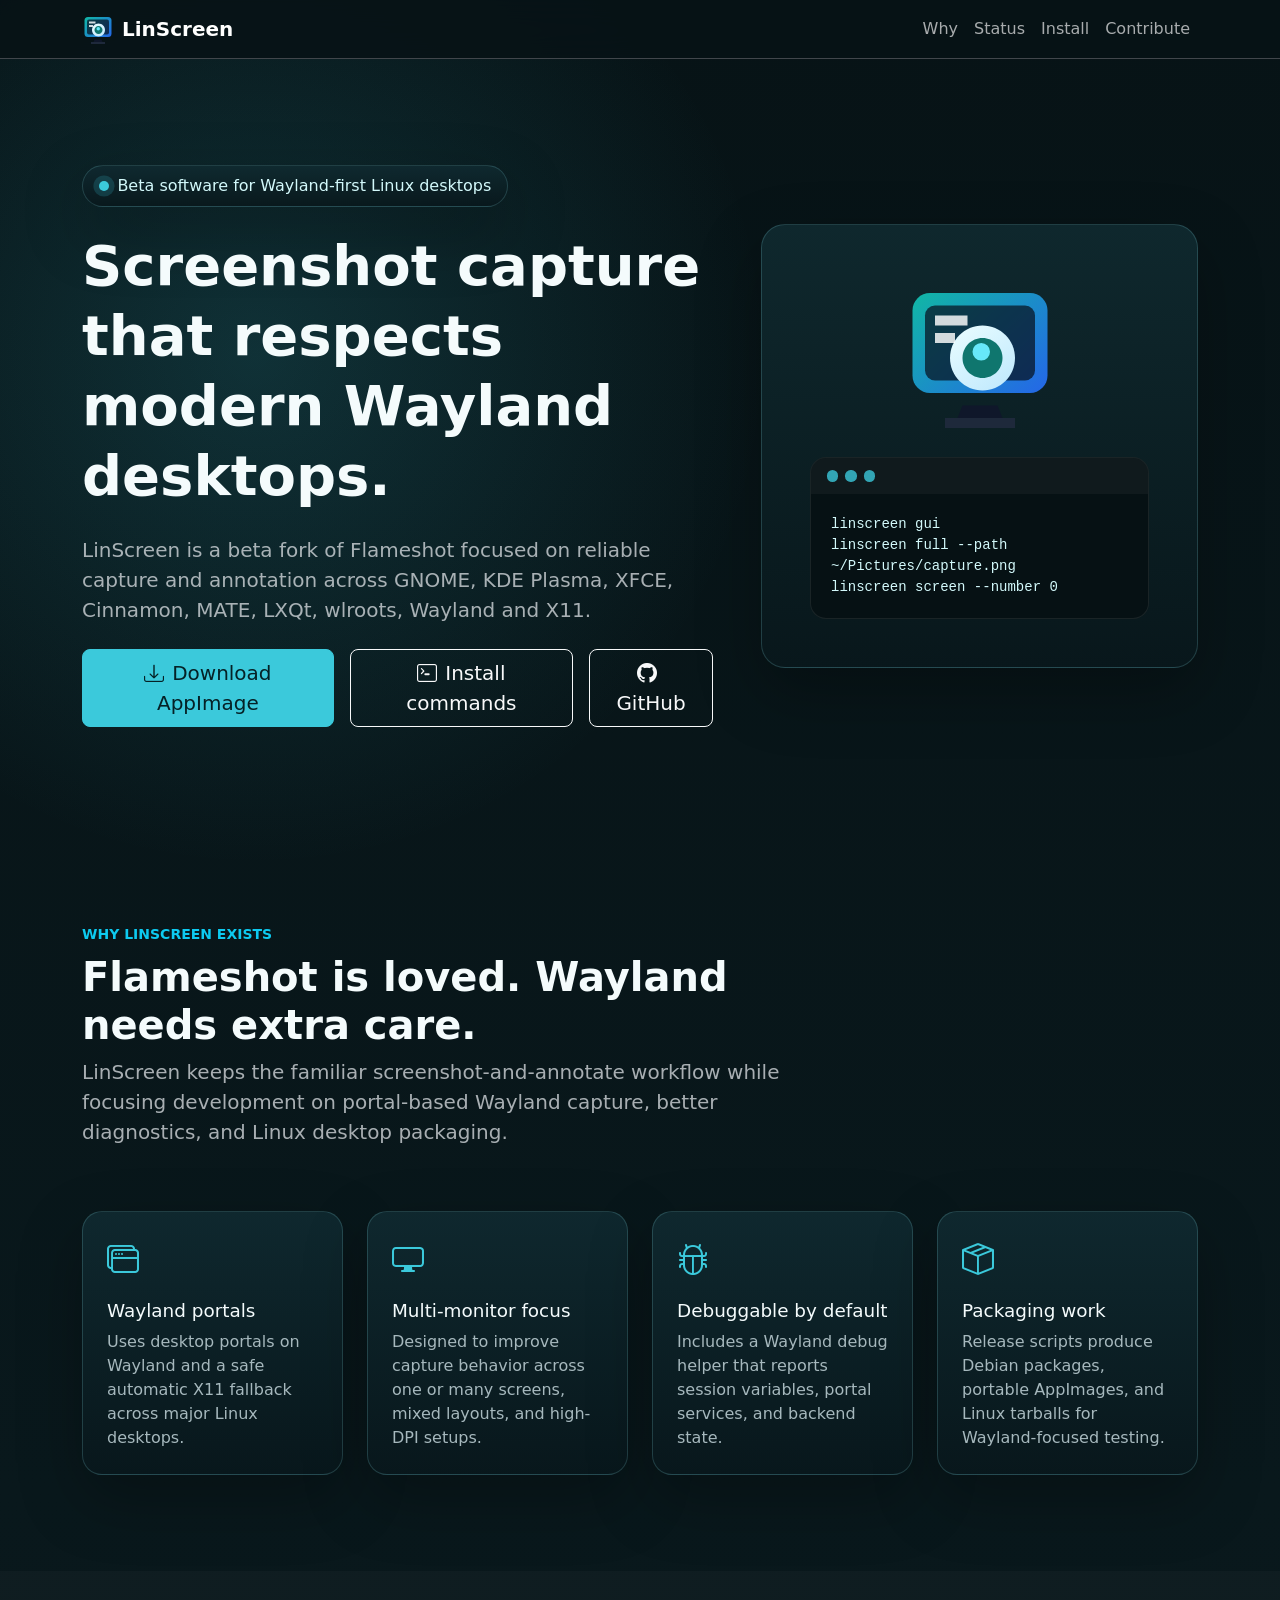
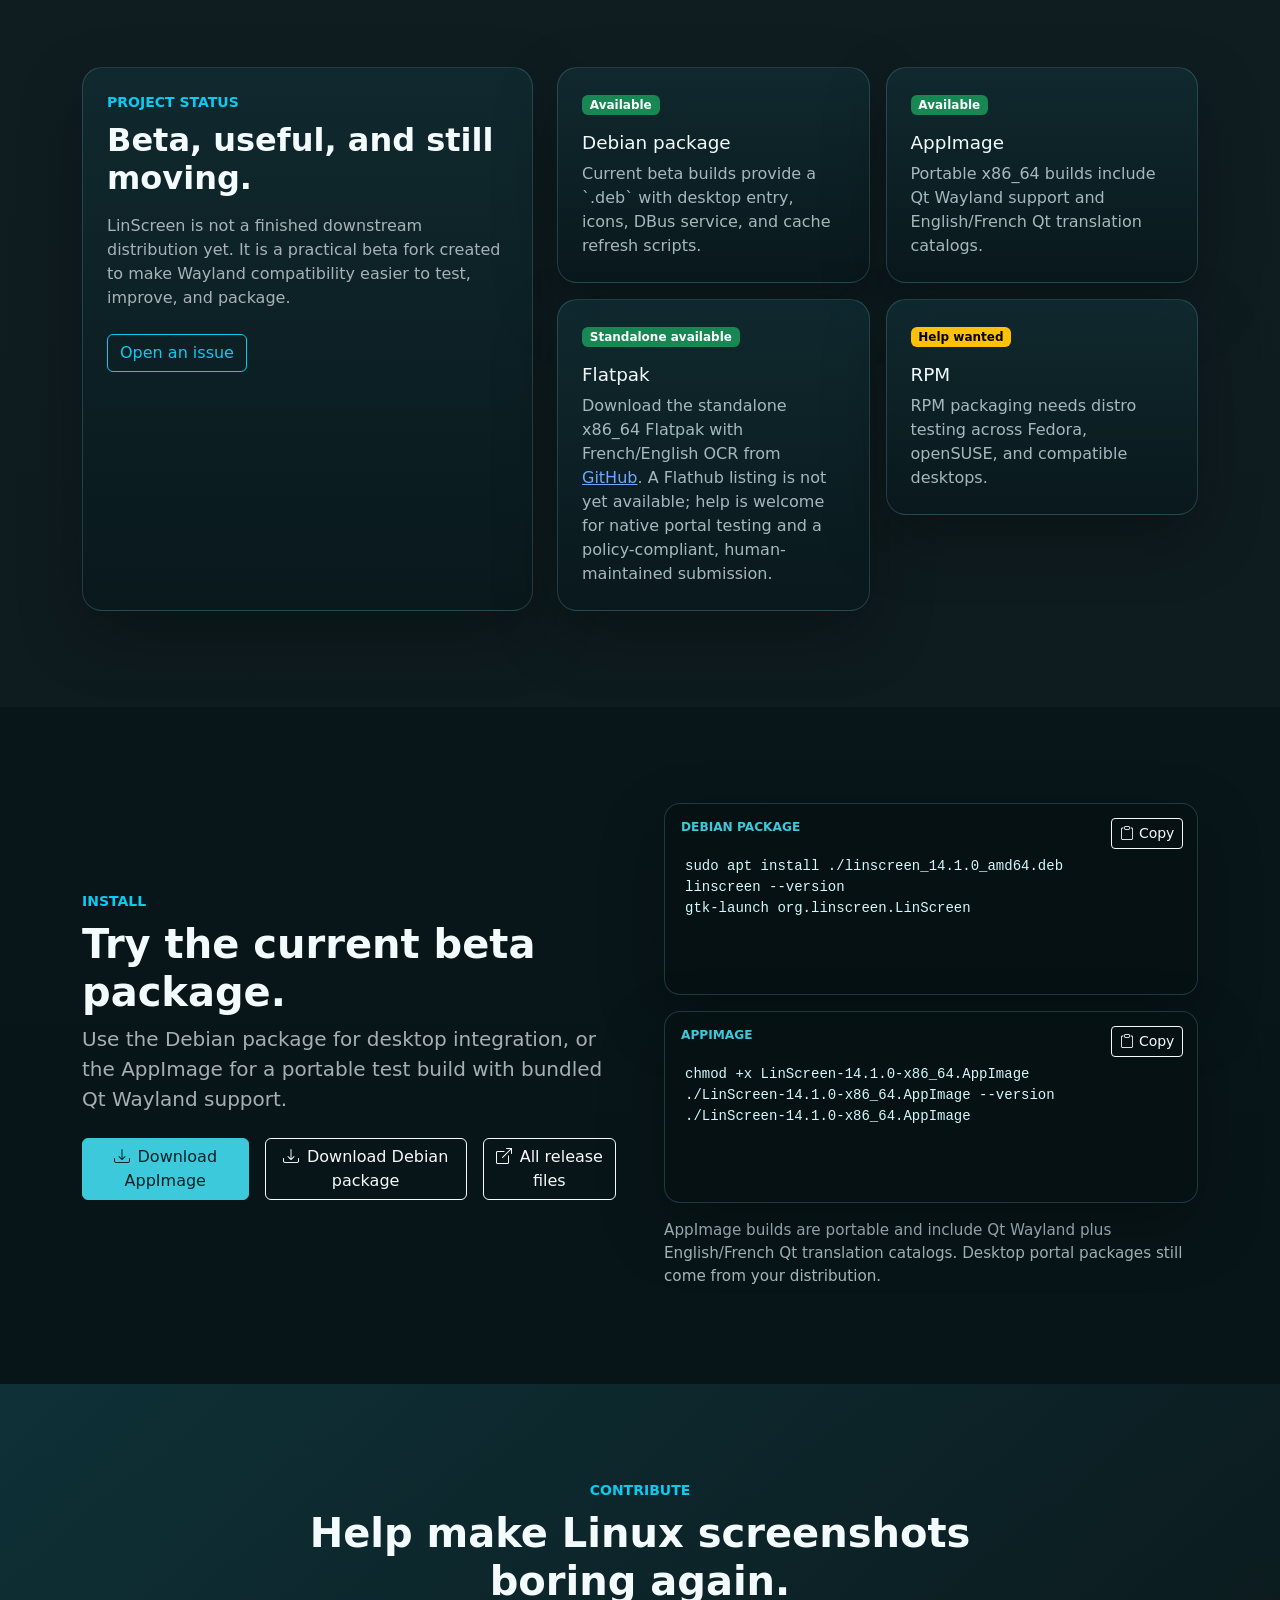
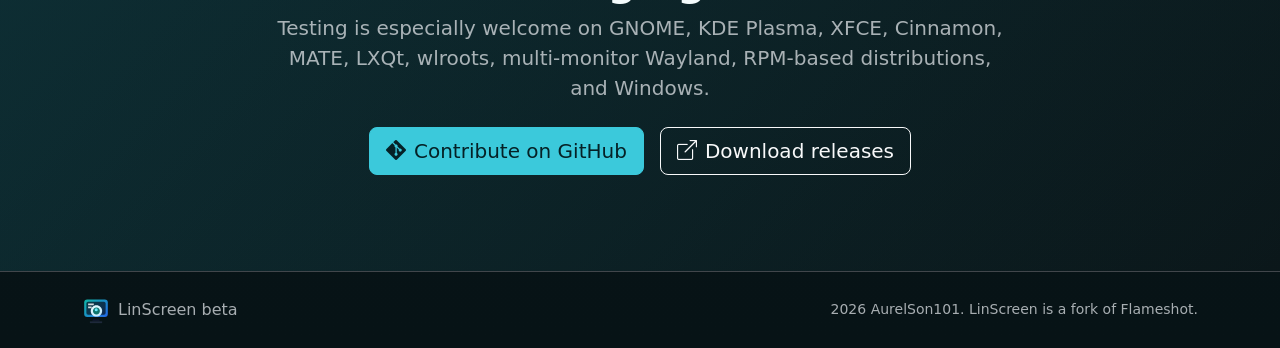
==== commit 82558c40: "Clarify Flatpak availability and human-maintained Flathub requirements" ====
--- a/linscreen.aurelson.com/index.html
+++ b/linscreen.aurelson.com/index.html
@@ -181,9 +181,9 @@
                 </div>
                 <div class="col-sm-6">
                   <div class="status-item">
-                    <span class="badge text-bg-warning">Help wanted</span>
+                    <span class="badge text-bg-success">Standalone available</span>
                     <h3>Flatpak</h3>
-                    <p>Manifest work exists, but more testing is needed for portals, permissions, and Flathub-quality packaging.</p>
+                    <p>Download the standalone x86_64 Flatpak with French/English OCR from <a href="https://github.com/aurelson101/linscreen/releases">GitHub</a>. A Flathub listing is not yet available; help is welcome for native portal testing and a policy-compliant, human-maintained submission.</p>
                   </div>
                 </div>
                 <div class="col-sm-6">
